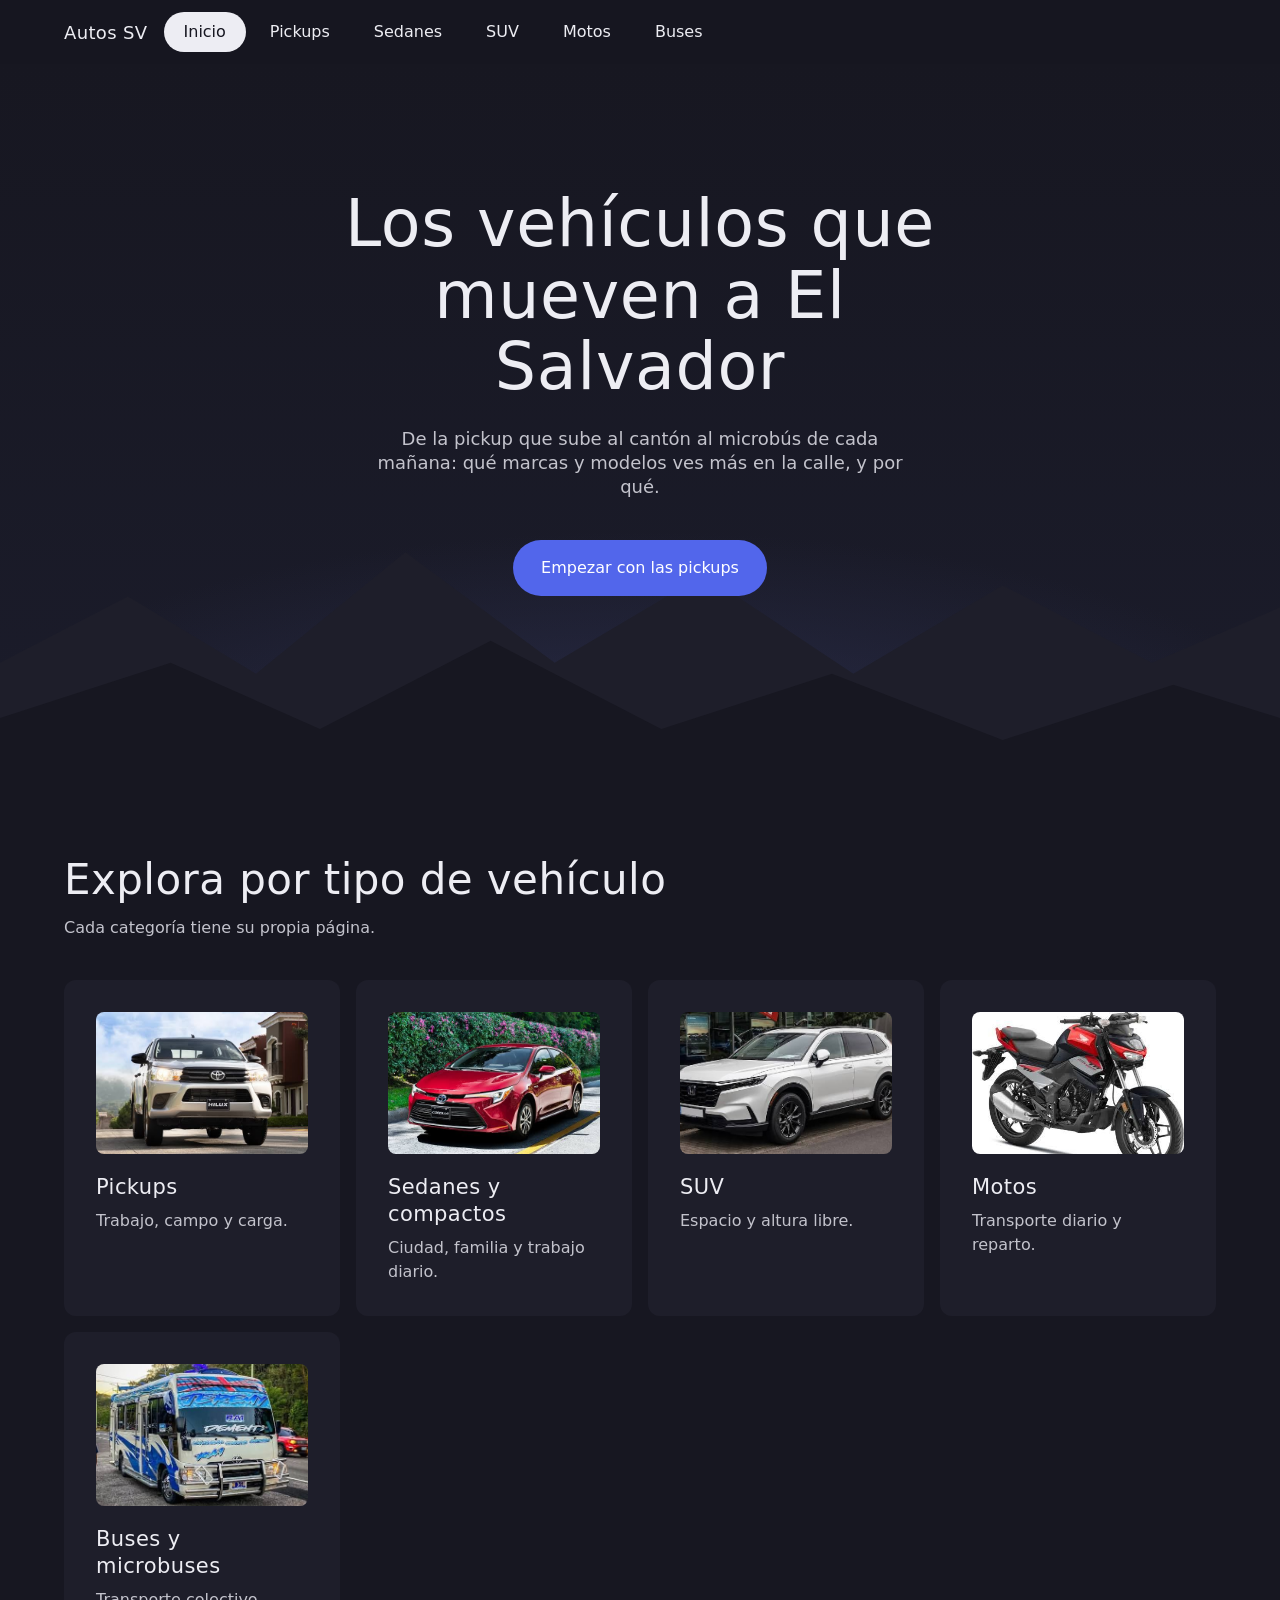
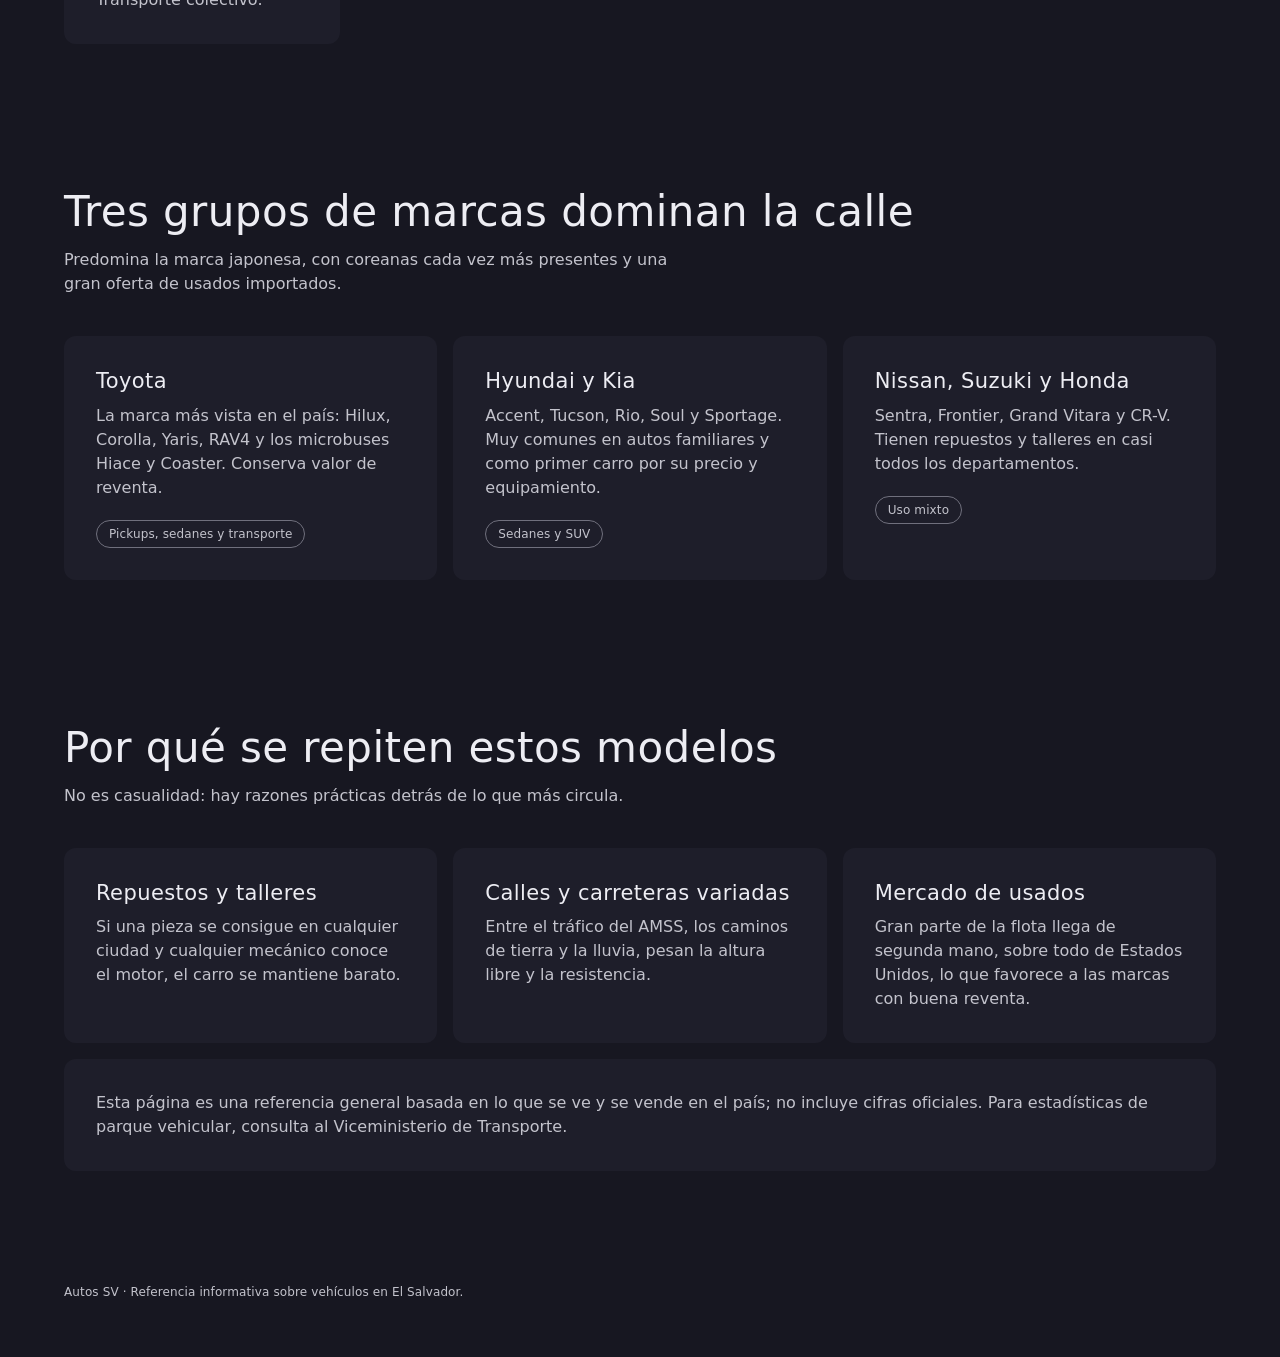
==== index.html @ a5d3cef8 "Primer version de la pagina" ====
<!DOCTYPE html>
<html lang="es">
<head>
<meta charset="utf-8">
<meta name="viewport" content="width=device-width, initial-scale=1, viewport-fit=cover">
<title>Inicio | Vehículos en El Salvador</title>
<link rel="stylesheet" href="style.css">
</head>
<body data-page="inicio">
<nav><div class="wrap"><a class="brand" href="index.html">Autos SV</a><div class="links"><a href="index.html" aria-current="page">Inicio</a><a href="pickups.html">Pickups</a><a href="sedanes.html">Sedanes</a><a href="suv.html">SUV</a><a href="motos.html">Motos</a><a href="buses.html">Buses</a></div></div></nav>
<main>
<div class="page on" id="inicio">
<header class="hero">
<svg viewBox="0 0 1200 300" preserveAspectRatio="none" aria-hidden="true"><path d="M0 300V190L120 130 240 200 380 90 520 190 660 110 800 200 940 120 1080 190 1200 140V300Z" fill="#1e1e2a"/><path d="M0 300V240L160 190 300 250 460 170 620 250 780 200 940 260 1100 210 1200 240V300Z" fill="#171721"/></svg>
<div class="in"><h1>Los vehículos que mueven a El Salvador</h1>
<p>De la pickup que sube al cantón al microbús de cada mañana: qué marcas y modelos ves más en la calle, y por qué.</p>
<a class="btn" href="pickups.html">Empezar con las pickups</a></div>
</header>
<div class="wrap">
<section class="s"><h2>Explora por tipo de vehículo</h2><p class="lead">Cada categoría tiene su propia página.</p>
<div class="grid">
<a class="card m" href="pickups.html"><div class="pw"><img class="ph" alt="Toyota Hilux" src="img/toyota-hilux.jpg"></div><h3>Pickups</h3><p>Trabajo, campo y carga.</p></a>
<a class="card m" href="sedanes.html"><div class="pw"><img class="ph" alt="Toyota Corolla" src="img/toyota-corolla.jpg"></div><h3>Sedanes y compactos</h3><p>Ciudad, familia y trabajo diario.</p></a>
<a class="card m" href="suv.html"><div class="pw"><img class="ph" alt="Honda CR-V" src="img/honda-cr-v.jpg"></div><h3>SUV</h3><p>Espacio y altura libre.</p></a>
<a class="card m" href="motos.html"><div class="pw"><img class="ph" alt="Honda" src="img/moto-honda.jpg"></div><h3>Motos</h3><p>Transporte diario y reparto.</p></a>
<a class="card m" href="buses.html"><div class="pw"><img class="ph" alt="Toyota Coaster" src="img/toyota-coaster.jpg"></div><h3>Buses y microbuses</h3><p>Transporte colectivo.</p></a>
</div></section>
<section class="s"><h2>Tres grupos de marcas dominan la calle</h2><p class="lead">Predomina la marca japonesa, con coreanas cada vez más presentes y una gran oferta de usados importados.</p>
<div class="grid">
<div class="card"><h3>Toyota</h3><p>La marca más vista en el país: Hilux, Corolla, Yaris, RAV4 y los microbuses Hiace y Coaster. Conserva valor de reventa.</p><span class="tag">Pickups, sedanes y transporte</span></div>
<div class="card"><h3>Hyundai y Kia</h3><p>Accent, Tucson, Rio, Soul y Sportage. Muy comunes en autos familiares y como primer carro por su precio y equipamiento.</p><span class="tag">Sedanes y SUV</span></div>
<div class="card"><h3>Nissan, Suzuki y Honda</h3><p>Sentra, Frontier, Grand Vitara y CR-V. Tienen repuestos y talleres en casi todos los departamentos.</p><span class="tag">Uso mixto</span></div>
</div></section>
<section class="s"><h2>Por qué se repiten estos modelos</h2><p class="lead">No es casualidad: hay razones prácticas detrás de lo que más circula.</p>
<div class="grid">
<div class="card"><h3>Repuestos y talleres</h3><p>Si una pieza se consigue en cualquier ciudad y cualquier mecánico conoce el motor, el carro se mantiene barato.</p></div>
<div class="card"><h3>Calles y carreteras variadas</h3><p>Entre el tráfico del AMSS, los caminos de tierra y la lluvia, pesan la altura libre y la resistencia.</p></div>
<div class="card"><h3>Mercado de usados</h3><p>Gran parte de la flota llega de segunda mano, sobre todo de Estados Unidos, lo que favorece a las marcas con buena reventa.</p></div>
</div>
<div class="note">Esta página es una referencia general basada en lo que se ve y se vende en el país; no incluye cifras oficiales. Para estadísticas de parque vehicular, consulta al Viceministerio de Transporte.</div>
</section>
</div>
</div>
</main>
<footer><div class="wrap">Autos SV · Referencia informativa sobre vehículos en El Salvador.</div></footer>
<dialog id="dg" aria-label="Detalle del vehículo"></dialog>
<script src="data.js"></script>
<script src="app.js"></script>
</body>
</html>
---- style.css ----
:root{--onyx:#171721;--graphite:#1e1e2a;--obsidian:#272735;--slate:#70707d;--mist:#e2e3ed;--ash:#c3c3cc;--ivory:#ededf3;--cobalt:#5266eb;
--display:'Söhne Breit','Inter',ui-sans-serif,system-ui,-apple-system,"Segoe UI",Roboto,sans-serif;--body:'Inter',ui-sans-serif,system-ui,-apple-system,"Segoe UI",Roboto,sans-serif;
box-sizing:border-box;padding-top:env(safe-area-inset-top,0px);padding-bottom:env(safe-area-inset-bottom,0px);color-scheme:dark}
html{scroll-padding-top:env(safe-area-inset-top,0px)}
*,*::before,*::after{box-sizing:inherit}
body{margin:0;background:var(--onyx);color:var(--ivory);font:400 16px/1.5 var(--body)}
a{color:inherit}
:focus-visible{outline:2px solid var(--mist);outline-offset:3px}
.wrap{max-width:1200px;margin:0 auto;padding:0 24px}
nav{position:sticky;top:env(safe-area-inset-top,0px);z-index:5;backdrop-filter:blur(12px);background:rgba(23,23,33,.75)}
nav .wrap{display:flex;gap:16px;align-items:center;padding-top:12px;padding-bottom:12px}
.brand{font:480 18px var(--display);letter-spacing:.02em;text-decoration:none;white-space:nowrap}
.links{display:flex;gap:4px;overflow-x:auto;scrollbar-width:none}
.links a{padding:8px 20px;border-radius:40px;text-decoration:none;white-space:nowrap;transition:background .2s}
.links a:hover{background:var(--obsidian)}
.links a[aria-current=page]{background:var(--ivory);color:var(--onyx)}
.page{display:none}
.page.on{display:block;animation:in .35s ease}
@keyframes in{from{opacity:0;transform:translateY(10px)}}
.hero{position:relative;min-height:80vh;display:grid;place-items:center;text-align:center;overflow:hidden;background:radial-gradient(ellipse 80% 50% at 50% 100%,#2a2d4a 0,transparent 70%),linear-gradient(180deg,#171721 0,#1b1c2b 100%)}
.hero svg{position:absolute;left:0;right:0;bottom:0;width:100%;height:46%}
.hero .in{position:relative;max-width:700px;padding:96px 24px 160px}
h1,h2,h3,h4{font-family:var(--display);font-weight:480;margin:0}
h1{font-size:clamp(38px,7vw,65px);line-height:1.1;letter-spacing:.01em}
.hero p{font-size:18px;line-height:1.35;font-weight:480;color:var(--ash);margin:24px auto 40px;max-width:560px}
.btn{display:inline-block;padding:16px 28px;border-radius:32px;background:var(--cobalt);color:#fff;text-decoration:none}
.btn:hover{filter:brightness(1.1)}
.ghost{font:400 16px var(--body);color:var(--ivory);background:transparent;border:1px solid var(--ivory);border-radius:40px;padding:8px 24px;cursor:pointer;margin-top:32px}
.ghost:hover{background:var(--obsidian)}
section.s,section.page>.wrap{padding-top:72px;padding-bottom:72px}
section.s{padding-left:0;padding-right:0}
h2{font-size:clamp(28px,4vw,42px);line-height:1.15;letter-spacing:.01em;margin-bottom:12px}
.lead{color:var(--ash);max-width:640px;margin:0 0 40px}
.grid{display:grid;gap:16px;grid-template-columns:repeat(auto-fit,minmax(270px,1fr))}
.card{background:var(--graphite);border-radius:12px;padding:32px}
.card h3{font-size:21px;line-height:1.3;letter-spacing:.02em;margin-bottom:8px}
.card p{margin:0;color:var(--ash)}
.tag{display:inline-block;margin-top:20px;padding:4px 12px;border:1px solid var(--slate);border-radius:40px;font-size:12px;letter-spacing:.01em;color:var(--ash)}
.card.m{display:block;width:100%;border:0;text-align:left;font:inherit;color:inherit;cursor:pointer;text-decoration:none;transition:transform .3s ease,background .3s ease}
.card.m:hover,.card.m:focus-visible{transform:translateY(-8px);background:var(--obsidian)}
.pw{overflow:hidden;border-radius:8px;margin-bottom:20px}
.ph{width:100%;aspect-ratio:3/2;object-fit:cover;display:block;background:var(--obsidian);transition:transform .5s ease}
.card.m:hover .ph,.card.m:focus-visible .ph{transform:scale(1.08)}
.note{background:var(--graphite);border-radius:12px;padding:32px;color:var(--ash);margin-top:16px}
dialog{border:0;padding:0;background:var(--graphite);color:var(--ivory);border-radius:12px;width:min(1000px,calc(100vw - 32px));max-height:calc(100vh - 32px);overflow:hidden}
dialog[open]{animation:pop .3s ease}
@keyframes pop{from{opacity:0;transform:scale(.95)}}
dialog::backdrop{background:rgba(10,10,16,.78);backdrop-filter:blur(4px)}
.dg{display:grid;grid-template-columns:1.15fr 1fr}
.im{background:var(--obsidian);display:flex;align-items:center;justify-content:center;min-height:260px}.big{width:100%;height:auto;max-height:calc(100vh - 32px);object-fit:contain;display:block}
.tx{padding:40px 32px;overflow:auto;max-height:calc(100vh - 32px)}
.tx h3{font-size:32px;line-height:1.15;letter-spacing:.02em}
.tx h4{font-size:18px;margin:24px 0 4px}
.tx p{margin:0;color:var(--ash)}
footer{padding:40px 0 56px;font-size:12px;letter-spacing:.01em;color:var(--ash);font-weight:480}
@media (max-width:720px){.dg{grid-template-columns:1fr}.im{min-height:0}.big{max-height:50vh}.card,.note{padding:24px}.tx{padding:24px}}
@media (prefers-reduced-motion:reduce){*{animation:none!important;transition:none!important}.card.m:hover{transform:none}}
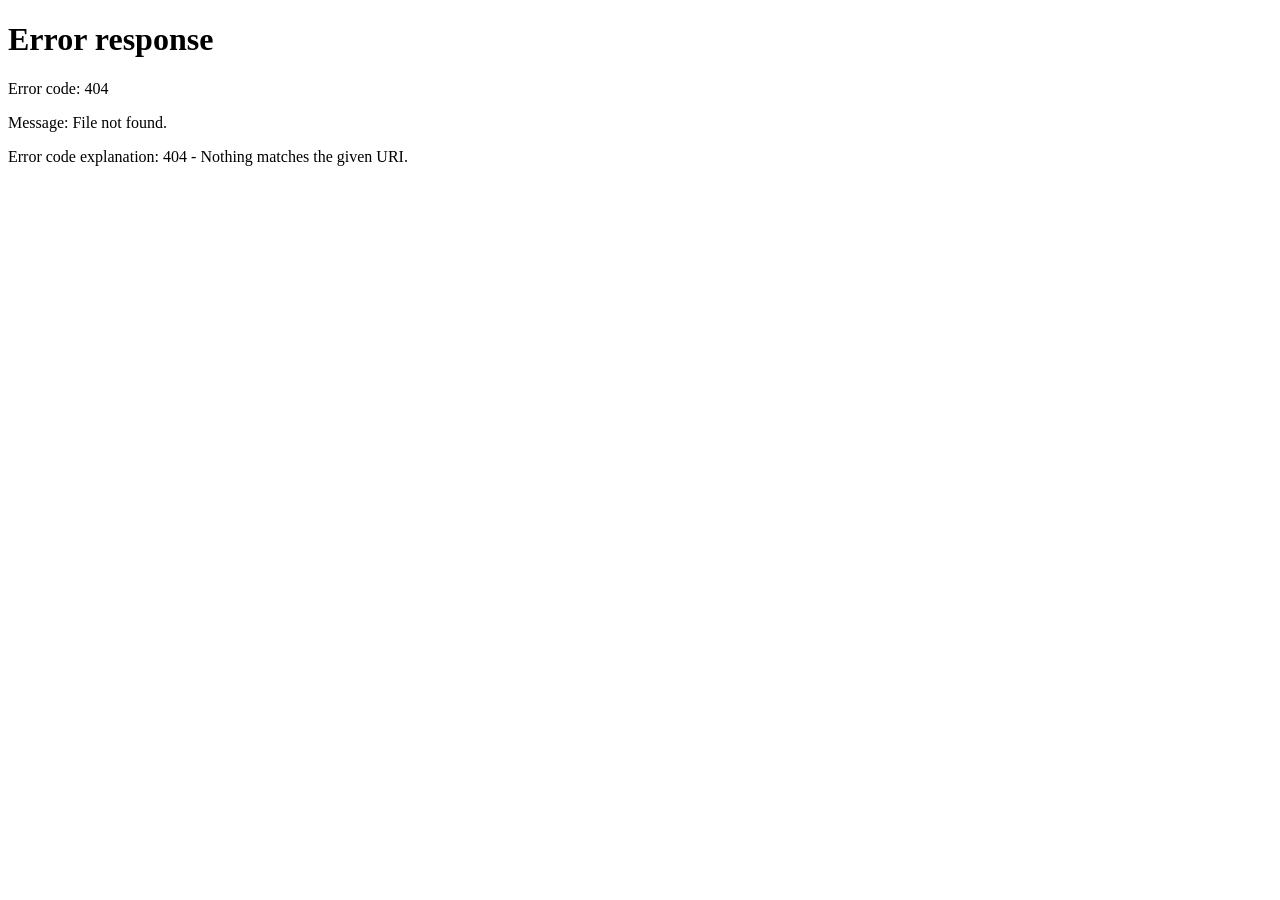
==== commit 9ec45a66: "Agregado de creditos e instagram" ====
--- a/index.html
+++ b/index.html
@@ -1,50 +1,13 @@
 <!DOCTYPE html>
-<html lang="es">
-<head>
-<meta charset="utf-8">
-<meta name="viewport" content="width=device-width, initial-scale=1, viewport-fit=cover">
-<title>Inicio | Vehículos en El Salvador</title>
-<link rel="stylesheet" href="style.css">
-</head>
-<body data-page="inicio">
-<nav><div class="wrap"><a class="brand" href="index.html">Autos SV</a><div class="links"><a href="index.html" aria-current="page">Inicio</a><a href="pickups.html">Pickups</a><a href="sedanes.html">Sedanes</a><a href="suv.html">SUV</a><a href="motos.html">Motos</a><a href="buses.html">Buses</a></div></div></nav>
-<main>
-<div class="page on" id="inicio">
-<header class="hero">
-<svg viewBox="0 0 1200 300" preserveAspectRatio="none" aria-hidden="true"><path d="M0 300V190L120 130 240 200 380 90 520 190 660 110 800 200 940 120 1080 190 1200 140V300Z" fill="#1e1e2a"/><path d="M0 300V240L160 190 300 250 460 170 620 250 780 200 940 260 1100 210 1200 240V300Z" fill="#171721"/></svg>
-<div class="in"><h1>Los vehículos que mueven a El Salvador</h1>
-<p>De la pickup que sube al cantón al microbús de cada mañana: qué marcas y modelos ves más en la calle, y por qué.</p>
-<a class="btn" href="pickups.html">Empezar con las pickups</a></div>
-</header>
-<div class="wrap">
-<section class="s"><h2>Explora por tipo de vehículo</h2><p class="lead">Cada categoría tiene su propia página.</p>
-<div class="grid">
-<a class="card m" href="pickups.html"><div class="pw"><img class="ph" alt="Toyota Hilux" src="img/toyota-hilux.jpg"></div><h3>Pickups</h3><p>Trabajo, campo y carga.</p></a>
-<a class="card m" href="sedanes.html"><div class="pw"><img class="ph" alt="Toyota Corolla" src="img/toyota-corolla.jpg"></div><h3>Sedanes y compactos</h3><p>Ciudad, familia y trabajo diario.</p></a>
-<a class="card m" href="suv.html"><div class="pw"><img class="ph" alt="Honda CR-V" src="img/honda-cr-v.jpg"></div><h3>SUV</h3><p>Espacio y altura libre.</p></a>
-<a class="card m" href="motos.html"><div class="pw"><img class="ph" alt="Honda" src="img/moto-honda.jpg"></div><h3>Motos</h3><p>Transporte diario y reparto.</p></a>
-<a class="card m" href="buses.html"><div class="pw"><img class="ph" alt="Toyota Coaster" src="img/toyota-coaster.jpg"></div><h3>Buses y microbuses</h3><p>Transporte colectivo.</p></a>
-</div></section>
-<section class="s"><h2>Tres grupos de marcas dominan la calle</h2><p class="lead">Predomina la marca japonesa, con coreanas cada vez más presentes y una gran oferta de usados importados.</p>
-<div class="grid">
-<div class="card"><h3>Toyota</h3><p>La marca más vista en el país: Hilux, Corolla, Yaris, RAV4 y los microbuses Hiace y Coaster. Conserva valor de reventa.</p><span class="tag">Pickups, sedanes y transporte</span></div>
-<div class="card"><h3>Hyundai y Kia</h3><p>Accent, Tucson, Rio, Soul y Sportage. Muy comunes en autos familiares y como primer carro por su precio y equipamiento.</p><span class="tag">Sedanes y SUV</span></div>
-<div class="card"><h3>Nissan, Suzuki y Honda</h3><p>Sentra, Frontier, Grand Vitara y CR-V. Tienen repuestos y talleres en casi todos los departamentos.</p><span class="tag">Uso mixto</span></div>
-</div></section>
-<section class="s"><h2>Por qué se repiten estos modelos</h2><p class="lead">No es casualidad: hay razones prácticas detrás de lo que más circula.</p>
-<div class="grid">
-<div class="card"><h3>Repuestos y talleres</h3><p>Si una pieza se consigue en cualquier ciudad y cualquier mecánico conoce el motor, el carro se mantiene barato.</p></div>
-<div class="card"><h3>Calles y carreteras variadas</h3><p>Entre el tráfico del AMSS, los caminos de tierra y la lluvia, pesan la altura libre y la resistencia.</p></div>
-<div class="card"><h3>Mercado de usados</h3><p>Gran parte de la flota llega de segunda mano, sobre todo de Estados Unidos, lo que favorece a las marcas con buena reventa.</p></div>
-</div>
-<div class="note">Esta página es una referencia general basada en lo que se ve y se vende en el país; no incluye cifras oficiales. Para estadísticas de parque vehicular, consulta al Viceministerio de Transporte.</div>
-</section>
-</div>
-</div>
-</main>
-<footer><div class="wrap">Autos SV · Referencia informativa sobre vehículos en El Salvador.</div></footer>
-<dialog id="dg" aria-label="Detalle del vehículo"></dialog>
-<script src="data.js"></script>
-<script src="app.js"></script>
-</body>
-</html>
+<html lang="es"><head><meta charset="utf-8"><meta http-equiv="refresh" content="0; url=Html/index.html"><title>Vehículos más usados en El Salvador</title>
+<meta name="description" content="Pickups, sedanes, SUV, motos y buses: qué se ve más en la calle en El Salvador y por qué.">
+<meta property="og:type" content="website">
+<meta property="og:locale" content="es_LA">
+<meta property="og:title" content="Vehículos más usados en El Salvador">
+<meta property="og:description" content="Pickups, sedanes, SUV, motos y buses: qué se ve más en la calle en El Salvador y por qué.">
+<meta property="og:url" content="https://dennislf503.github.io/Vehiculos-Salvadore-os/">
+<meta property="og:image" content="https://dennislf503.github.io/Vehiculos-Salvadore-os/img/preview.jpg">
+<meta property="og:image:width" content="1200">
+<meta property="og:image:height" content="630">
+<meta name="twitter:card" content="summary_large_image">
+</head><body><p><a href="Html/index.html">Entrar a la página</a></p></body></html>
